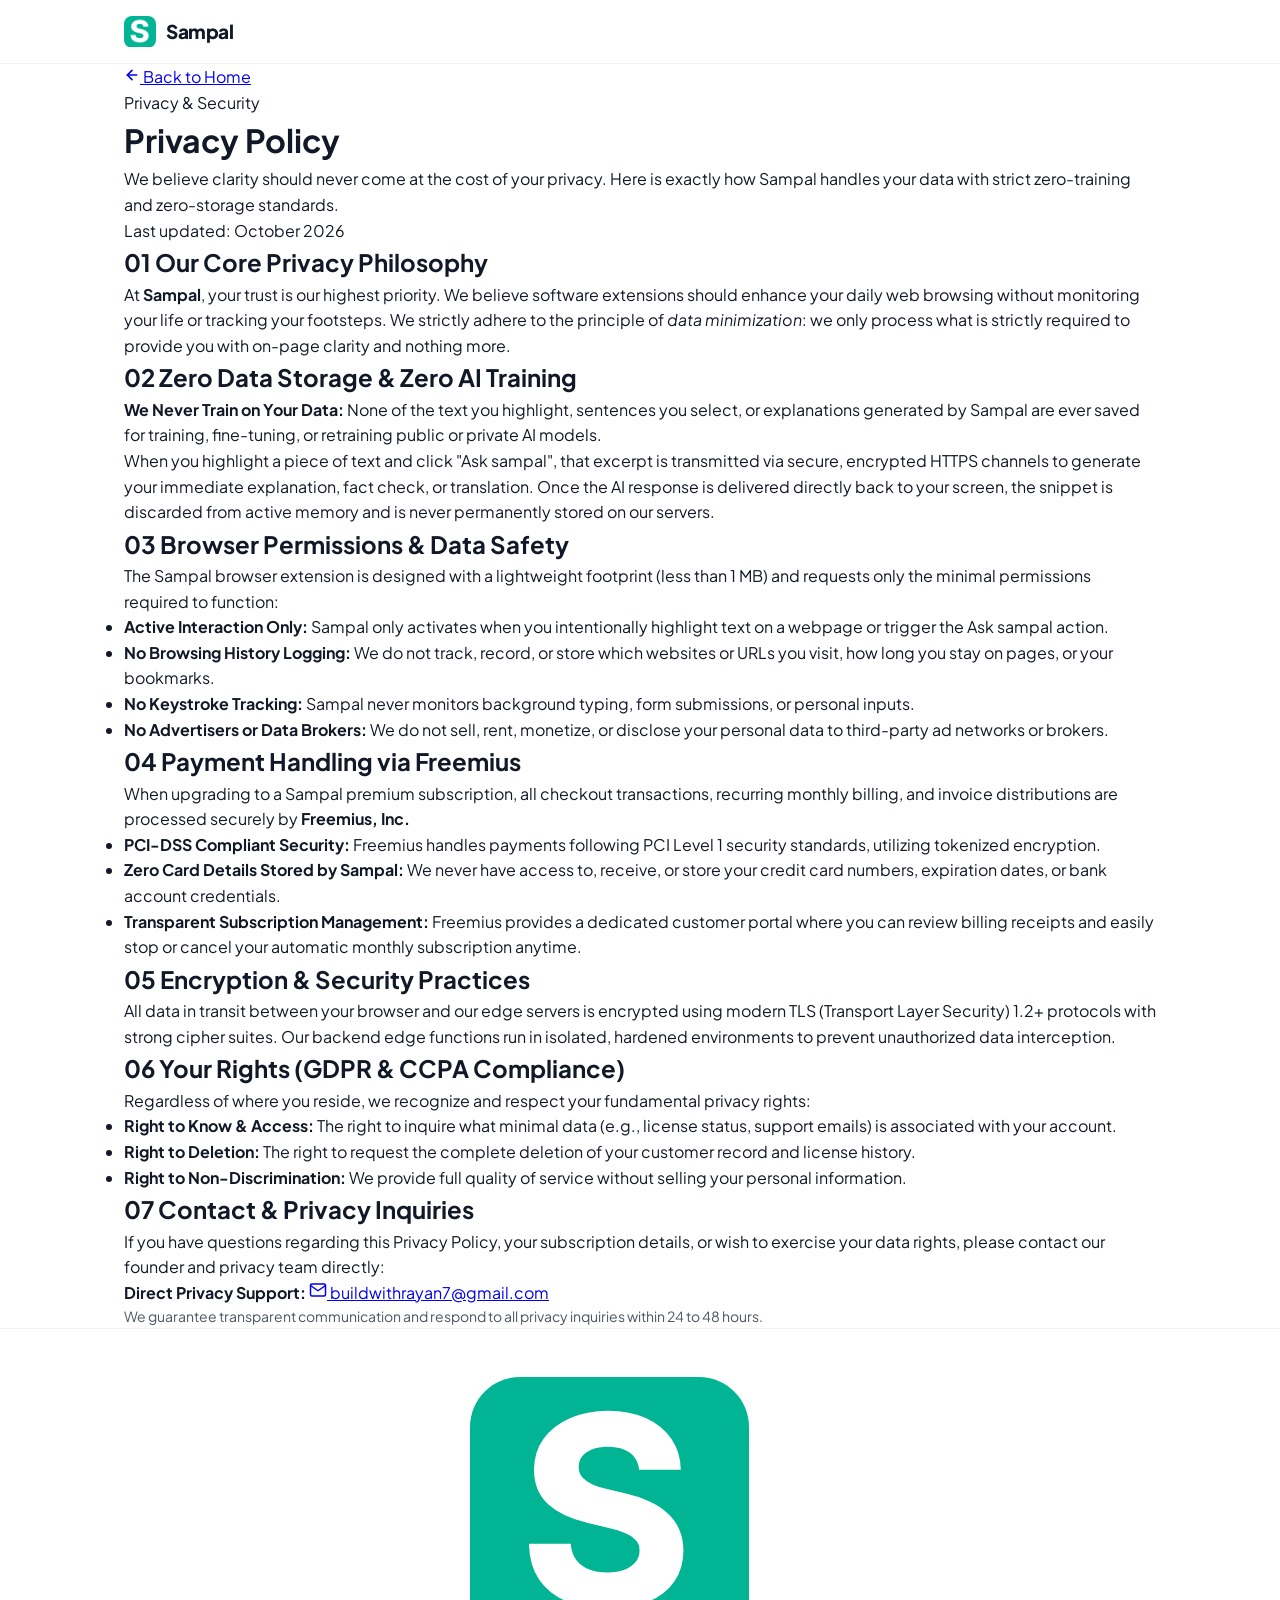
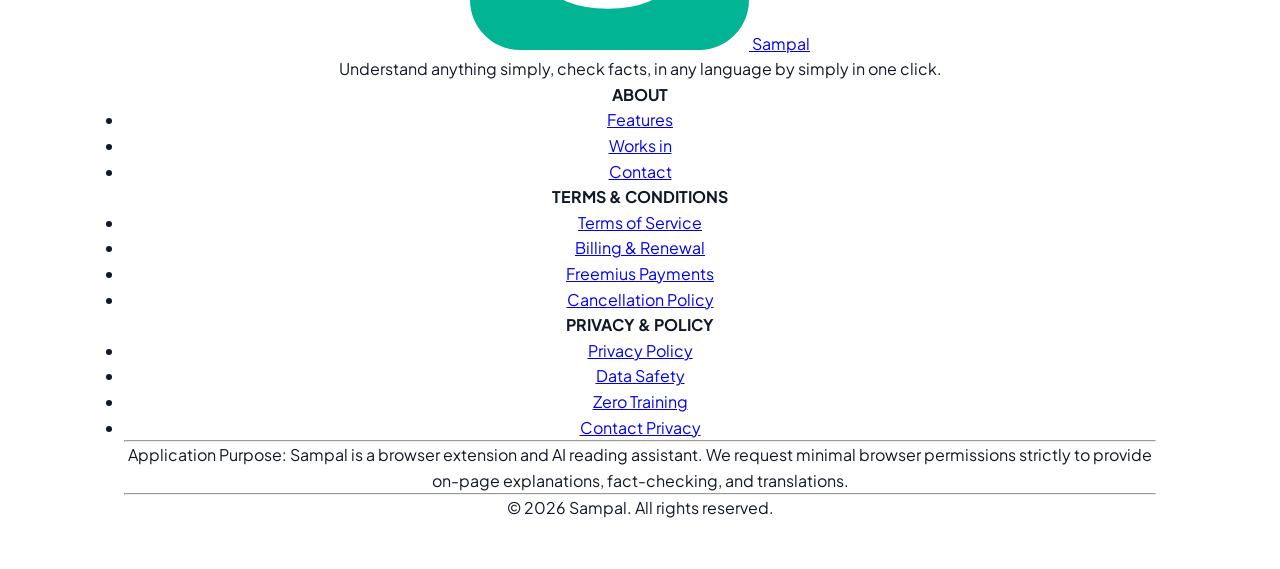
==== privacy.html @ 5627397c "feat: add privacy.html dedicated privacy policy page" ====
<!DOCTYPE html>
<html lang="en">
<head>
  <meta charset="UTF-8">
  <meta name="viewport" content="width=device-width, initial-scale=1.0">
  <title>Privacy Policy - Sampal</title>
  <meta name="description" content="Privacy Policy for Sampal - Learn how we protect your personal privacy, enforce zero data storage, never train on your data, and secure payments via Freemius.">
  <link rel="icon" type="image/png" href="assets/logo.png">
  <link rel="preconnect" href="https://fonts.googleapis.com">
  <link rel="preconnect" href="https://fonts.gstatic.com" crossorigin>
  <link href="https://fonts.googleapis.com/css2?family=Plus+Jakarta+Sans:wght@400;500;600;700;800;900&display=swap" rel="stylesheet">
  <link rel="stylesheet" href="style.css">
</head>
<body>

  <!-- Top Navigation Header -->
  <header class="top-nav">
    <div class="nav-container">
      <a href="index.html" class="brand-identity" title="Return to Sampal Homepage">
        <img src="assets/logo.png" alt="Sampal Logo" class="brand-logo" />
        <span class="brand-name">Sampal</span>
      </a>
    </div>
  </header>

  <!-- Legal Main Content -->
  <main class="legal-main">
    <div class="container">
      <div class="legal-header-area">
        <div class="legal-back-nav">
          <a href="index.html" class="back-home-btn">
            <svg width="16" height="16" viewBox="0 0 24 24" fill="none" stroke="currentColor" stroke-width="2.5" stroke-linecap="round" stroke-linejoin="round">
              <line x1="19" y1="12" x2="5" y2="12"></line>
              <polyline points="12 19 5 12 12 5"></polyline>
            </svg>
            Back to Home
          </a>
        </div>
        <span class="legal-badge">Privacy & Security</span>
        <h1 class="legal-page-title">Privacy Policy</h1>
        <p class="legal-page-subtitle">
          We believe clarity should never come at the cost of your privacy. Here is exactly how Sampal handles your data with strict zero-training and zero-storage standards.
        </p>
        <span class="legal-update-date">Last updated: October 2026</span>
      </div>

      <div class="legal-content-card">
        <!-- Section 1 -->
        <article class="legal-article-section" id="core-philosophy">
          <h2 class="legal-article-title">
            <span class="legal-section-num">01</span>
            Our Core Privacy Philosophy
          </h2>
          <p class="legal-p">
            At <strong>Sampal</strong>, your trust is our highest priority. We believe software extensions should enhance your daily web browsing without monitoring your life or tracking your footsteps. We strictly adhere to the principle of <em>data minimization</em>: we only process what is strictly required to provide you with on-page clarity and nothing more.
          </p>
        </article>

        <!-- Section 2 -->
        <article class="legal-article-section" id="zero-training">
          <h2 class="legal-article-title">
            <span class="legal-section-num">02</span>
            Zero Data Storage & Zero AI Training
          </h2>
          <div class="legal-highlight-box">
            <p>
              <strong>We Never Train on Your Data:</strong> None of the text you highlight, sentences you select, or explanations generated by Sampal are ever saved for training, fine-tuning, or retraining public or private AI models.
            </p>
          </div>
          <p class="legal-p">
            When you highlight a piece of text and click "Ask sampal", that excerpt is transmitted via secure, encrypted HTTPS channels to generate your immediate explanation, fact check, or translation. Once the AI response is delivered directly back to your screen, the snippet is discarded from active memory and is never permanently stored on our servers.
          </p>
        </article>

        <!-- Section 3 -->
        <article class="legal-article-section" id="data-safety">
          <h2 class="legal-article-title">
            <span class="legal-section-num">03</span>
            Browser Permissions & Data Safety
          </h2>
          <p class="legal-p">
            The Sampal browser extension is designed with a lightweight footprint (less than 1 MB) and requests only the minimal permissions required to function:
          </p>
          <ul class="legal-list">
            <li>
              <strong>Active Interaction Only:</strong> Sampal only activates when you intentionally highlight text on a webpage or trigger the Ask sampal action.
            </li>
            <li>
              <strong>No Browsing History Logging:</strong> We do not track, record, or store which websites or URLs you visit, how long you stay on pages, or your bookmarks.
            </li>
            <li>
              <strong>No Keystroke Tracking:</strong> Sampal never monitors background typing, form submissions, or personal inputs.
            </li>
            <li>
              <strong>No Advertisers or Data Brokers:</strong> We do not sell, rent, monetize, or disclose your personal data to third-party ad networks or brokers.
            </li>
          </ul>
        </article>

        <!-- Section 4 -->
        <article class="legal-article-section" id="payments">
          <h2 class="legal-article-title">
            <span class="legal-section-num">04</span>
            Payment Handling via Freemius
          </h2>
          <p class="legal-p">
            When upgrading to a Sampal premium subscription, all checkout transactions, recurring monthly billing, and invoice distributions are processed securely by <strong>Freemius, Inc.</strong>
          </p>
          <ul class="legal-list">
            <li>
              <strong>PCI-DSS Compliant Security:</strong> Freemius handles payments following PCI Level 1 security standards, utilizing tokenized encryption.
            </li>
            <li>
              <strong>Zero Card Details Stored by Sampal:</strong> We never have access to, receive, or store your credit card numbers, expiration dates, or bank account credentials.
            </li>
            <li>
              <strong>Transparent Subscription Management:</strong> Freemius provides a dedicated customer portal where you can review billing receipts and easily stop or cancel your automatic monthly subscription anytime.
            </li>
          </ul>
        </article>

        <!-- Section 5 -->
        <article class="legal-article-section" id="security">
          <h2 class="legal-article-title">
            <span class="legal-section-num">05</span>
            Encryption & Security Practices
          </h2>
          <p class="legal-p">
            All data in transit between your browser and our edge servers is encrypted using modern TLS (Transport Layer Security) 1.2+ protocols with strong cipher suites. Our backend edge functions run in isolated, hardened environments to prevent unauthorized data interception.
          </p>
        </article>

        <!-- Section 6 -->
        <article class="legal-article-section" id="rights">
          <h2 class="legal-article-title">
            <span class="legal-section-num">06</span>
            Your Rights (GDPR & CCPA Compliance)
          </h2>
          <p class="legal-p">
            Regardless of where you reside, we recognize and respect your fundamental privacy rights:
          </p>
          <ul class="legal-list">
            <li><strong>Right to Know & Access:</strong> The right to inquire what minimal data (e.g., license status, support emails) is associated with your account.</li>
            <li><strong>Right to Deletion:</strong> The right to request the complete deletion of your customer record and license history.</li>
            <li><strong>Right to Non-Discrimination:</strong> We provide full quality of service without selling your personal information.</li>
          </ul>
        </article>

        <!-- Section 7 -->
        <article class="legal-article-section" id="contact">
          <h2 class="legal-article-title">
            <span class="legal-section-num">07</span>
            Contact & Privacy Inquiries
          </h2>
          <p class="legal-p">
            If you have questions regarding this Privacy Policy, your subscription details, or wish to exercise your data rights, please contact our founder and privacy team directly:
          </p>
          <div class="legal-contact-card">
            <strong>Direct Privacy Support:</strong>
            <a href="mailto:buildwithrayan7@gmail.com" class="legal-contact-email">
              <svg width="18" height="18" viewBox="0 0 24 24" fill="none" stroke="currentColor" stroke-width="2" stroke-linecap="round" stroke-linejoin="round">
                <path d="M4 4h16c1.1 0 2 .9 2 2v12c0 1.1-.9 2-2 2H4c-1.1 0-2-.9-2-2V6c0-1.1.9-2 2-2z"></path>
                <polyline points="22,6 12,13 2,6"></polyline>
              </svg>
              buildwithrayan7@gmail.com
            </a>
            <p class="legal-p" style="margin: 0; font-size: 14px; color: #4b5563;">
              We guarantee transparent communication and respond to all privacy inquiries within 24 to 48 hours.
            </p>
          </div>
        </article>
      </div>
    </div>
  </main>

  <!-- Expanded Startup Multi-Column Footer -->
  <footer class="site-footer">
    <div class="container">
      <div class="footer-main-grid">
        <!-- Brand & Tagline Column -->
        <div class="footer-brand-col">
          <a href="index.html" class="footer-brand-title">
            <img src="assets/logo.png" alt="Sampal" class="footer-brand-logo" />
            <span>Sampal</span>
          </a>
          <p class="footer-brand-tagline">
            Understand anything simply, check facts, in any language by simply in one click.
          </p>
        </div>

        <!-- ABOUT Column -->
        <div class="footer-links-col">
          <h4 class="footer-col-heading">ABOUT</h4>
          <ul class="footer-nav-list">
            <li><a href="index.html#features" class="footer-nav-link">Features</a></li>
            <li><a href="index.html#platforms" class="footer-nav-link">Works in</a></li>
            <li><a href="mailto:buildwithrayan7@gmail.com" class="footer-nav-link">Contact</a></li>
          </ul>
        </div>

        <!-- TERMS & CONDITIONS Column -->
        <div class="footer-links-col">
          <h4 class="footer-col-heading">TERMS & CONDITIONS</h4>
          <ul class="footer-nav-list">
            <li><a href="terms.html" class="footer-nav-link">Terms of Service</a></li>
            <li><a href="terms.html#billing" class="footer-nav-link">Billing & Renewal</a></li>
            <li><a href="terms.html#payments" class="footer-nav-link">Freemius Payments</a></li>
            <li><a href="terms.html#cancellation" class="footer-nav-link">Cancellation Policy</a></li>
          </ul>
        </div>

        <!-- PRIVACY & POLICY Column -->
        <div class="footer-links-col">
          <h4 class="footer-col-heading">PRIVACY & POLICY</h4>
          <ul class="footer-nav-list">
            <li><a href="privacy.html" class="footer-nav-link">Privacy Policy</a></li>
            <li><a href="privacy.html#data-safety" class="footer-nav-link">Data Safety</a></li>
            <li><a href="privacy.html#zero-training" class="footer-nav-link">Zero Training</a></li>
            <li><a href="privacy.html#contact" class="footer-nav-link">Contact Privacy</a></li>
          </ul>
        </div>
      </div>

      <hr class="footer-divider" />

      <!-- Application Purpose Statement -->
      <div class="footer-purpose-box">
        <p class="footer-purpose-text">
          <span class="footer-purpose-strong">Application Purpose:</span> Sampal is a browser extension and AI reading assistant. We request minimal browser permissions strictly to provide on-page explanations, fact-checking, and translations.
        </p>
      </div>

      <hr class="footer-divider" />

      <!-- Copyright -->
      <div class="footer-bottom">
        <p class="footer-copyright">© 2026 Sampal. All rights reserved.</p>
      </div>
    </div>
  </footer>

</body>
</html>
---- style.css ----
/* ====================================================================
   SAMPAL - CLEAN, MODERN & SMOOTH WEBSITE
   Palette: Pure White & Signature Teal (#00b494)
   ==================================================================== */

:root {
  --color-brand: #00b494;
  --color-brand-light: rgba(0, 180, 148, 0.08);
  --color-accent-orange: #f97316;
  --color-text-main: #111827;
  --color-text-sub: #4b5563;
  --color-text-muted: #6b7280;
  --color-bg: #ffffff;
  --color-card-bg: #ffffff;
  --color-surface-soft: #f9fafb;
  --color-border: rgba(0, 0, 0, 0.07);
  --color-border-hover: rgba(0, 180, 148, 0.35);
  --font-main: 'Plus Jakarta Sans', -apple-system, BlinkMacSystemFont, "Segoe UI", Roboto, sans-serif;
  --radius-card: 20px;
  --radius-pill: 9999px;
  --transition-smooth: all 0.28s cubic-bezier(0.16, 1, 0.3, 1);
}

*, *::before, *::after {
  margin: 0;
  padding: 0;
  box-sizing: border-box;
}

html {
  scroll-behavior: smooth;
  background-color: var(--color-bg);
}

body {
  background-color: var(--color-bg);
  color: var(--color-text-main);
  font-family: var(--font-main);
  -webkit-font-smoothing: antialiased;
  -moz-osx-font-smoothing: grayscale;
  line-height: 1.6;
}

.container {
  width: 100%;
  max-width: 1080px;
  margin: 0 auto;
  padding: 0 24px;
}

/* ====================================================================
   TOP NAVIGATION
   ==================================================================== */
.top-nav {
  position: sticky;
  top: 0;
  z-index: 100;
  background: rgba(255, 255, 255, 0.92);
  backdrop-filter: blur(14px);
  -webkit-backdrop-filter: blur(14px);
  border-bottom: 1px solid rgba(0, 0, 0, 0.05);
  height: 64px;
  display: flex;
  align-items: center;
}

.nav-container {
  width: 100%;
  max-width: 1080px;
  margin: 0 auto;
  padding: 0 24px;
  display: flex;
  align-items: center;
  justify-content: flex-start;
}

.brand-identity {
  display: inline-flex;
  align-items: center;
  gap: 10px;
  text-decoration: none;
  user-select: none;
}

.brand-logo {
  width: 32px;
  height: 32px;
  border-radius: 8px;
  object-fit: contain;
  display: block;
}

.brand-name {
  font-size: 19px;
  font-weight: 800;
  color: var(--color-text-main);
  letter-spacing: -0.02em;
}

/* ====================================================================
   SECTION 1: HERO
   ==================================================================== */
.hero-section {
  min-height: 78vh;
  display: flex;
  align-items: center;
  justify-content: center;
  padding: 50px 24px 60px 24px;
  background: var(--color-bg);
}

.hero-content {
  text-align: center;
  max-width: 860px;
  animation: heroFadeIn 0.8s cubic-bezier(0.16, 1, 0.3, 1) forwards;
}

.hero-title {
  font-size: clamp(4.5rem, 14vw, 9.5rem);
  font-weight: 900;
  color: var(--color-brand);
  letter-spacing: -0.045em;
  line-height: 1.02;
  margin-bottom: 24px;
  user-select: none;
  transition: transform 0.3s ease;
}

.hero-title:hover {
  transform: scale(1.02);
}

.hero-tagline {
  font-size: clamp(1.15rem, 2.4vw, 1.55rem);
  font-weight: 500;
  color: var(--color-text-sub);
  letter-spacing: -0.015em;
  line-height: 1.55;
  max-width: 680px;
  margin: 0 auto;
}

@keyframes heroFadeIn {
  from {
    opacity: 0;
    transform: translateY(18px);
  }
  to {
    opacity: 1;
    transform: translateY(0);
  }
}

/* ====================================================================
   INFINITE PLATFORMS MARQUEE SECTION
   ==================================================================== */
.platforms-section {
  padding: 10px 0 70px 0;
  background: #ffffff;
  overflow: hidden;
}

.platforms-label {
  text-align: center;
  font-size: 12px;
  font-weight: 700;
  letter-spacing: 0.12em;
  text-transform: uppercase;
  color: #9ca3af;
  margin-bottom: 28px;
}

.marquee-container {
  width: 100%;
  overflow: hidden;
  position: relative;
  mask-image: linear-gradient(to right, transparent, black 10%, black 90%, transparent);
  -webkit-mask-image: linear-gradient(to right, transparent, black 10%, black 90%, transparent);
}

.marquee-track {
  display: flex;
  align-items: center;
  gap: 52px;
  width: max-content;
  animation: infiniteScroll 28s linear infinite;
  padding: 10px 0;
}

.marquee-track:hover {
  animation-play-state: paused;
}

.platform-chip {
  display: inline-flex;
  align-items: center;
  gap: 10px;
  color: #9ca3af;
  cursor: pointer;
  user-select: none;
  transition: var(--transition-smooth);
}

.platform-chip svg {
  width: 25px;
  height: 25px;
  fill: currentColor;
  transition: transform 0.25s cubic-bezier(0.16, 1, 0.3, 1), color 0.2s ease;
}

.platform-chip span {
  font-size: 14.5px;
  font-weight: 600;
  color: #6b7280;
  letter-spacing: -0.01em;
  transition: color 0.2s ease;
}

.platform-chip:hover svg {
  transform: scale(1.15) translateY(-2px);
  color: var(--color-brand);
}

.platform-chip:hover span {
  color: var(--color-text-main);
}

@keyframes infiniteScroll {
  0% { transform: translateX(0); }
  100% { transform: translateX(-50%); }
}

/* ====================================================================
   COMMON SECTION HEADERS
   ==================================================================== */
.section {
  padding: 95px 0;
  position: relative;
}

.section-header {
  text-align: center;
  max-width: 720px;
  margin: 0 auto 50px auto;
}

.section-title {
  font-size: clamp(2.2rem, 4.5vw, 3.2rem);
  font-weight: 800;
  color: var(--color-text-main);
  letter-spacing: -0.03em;
  line-height: 1.15;
  margin-bottom: 14px;
}

.section-subtitle {
  font-size: clamp(1.05rem, 2vw, 1.25rem);
  color: var(--color-text-sub);
  font-weight: 450;
  line-height: 1.55;
  letter-spacing: -0.01em;
}

/* ====================================================================
   SECTION 2: EASY TO USE & VIDEO CONTAINER
   ==================================================================== */
.easy-section {
  background: #ffffff;
  border-top: 1px solid rgba(0, 0, 0, 0.04);
}

.video-container {
  width: 100%;
  max-width: 920px;
  margin: 0 auto;
  border-radius: var(--radius-card);
  background: var(--color-surface-soft);
  border: 1px solid var(--color-border);
  box-shadow: 0 24px 60px -15px rgba(0, 0, 0, 0.06), 0 0 1px 1px rgba(0, 0, 0, 0.04);
  overflow: hidden;
  position: relative;
  aspect-ratio: 16 / 9;
  display: flex;
  align-items: center;
  justify-content: center;
  transition: var(--transition-smooth);
}

.video-container:hover {
  box-shadow: 0 30px 70px -15px rgba(0, 0, 0, 0.09), 0 0 1px 1px rgba(0, 0, 0, 0.06);
  border-color: rgba(0, 180, 148, 0.3);
}

.video-placeholder {
  width: 100%;
  height: 100%;
  display: flex;
  align-items: center;
  justify-content: center;
  background: linear-gradient(135deg, #fdfdfd 0%, #f4f6f8 100%);
  position: relative;
  padding: 32px;
}

.video-mockup-content {
  width: 100%;
  max-width: 680px;
  display: flex;
  flex-direction: column;
  align-items: center;
  gap: 36px;
  text-align: center;
}

.sample-text-block {
  background: #ffffff;
  border: 1px solid rgba(0, 0, 0, 0.08);
  border-radius: 14px;
  padding: 20px 24px;
  box-shadow: 0 8px 24px -6px rgba(0, 0, 0, 0.05);
  position: relative;
  max-width: 620px;
}

.highlighted-text {
  font-size: 14.5px;
  line-height: 1.6;
  color: #374151;
  background: rgba(0, 180, 148, 0.15);
  border-radius: 4px;
  padding: 2px 4px;
  display: inline;
}

/* 3D "Ask sampal" Button Badge preview inside frame */
.ask-sampal-badge {
  position: absolute;
  top: -18px;
  right: 28px;
  display: inline-flex;
  align-items: center;
  justify-content: center;
  background: linear-gradient(180deg, #222327 0%, #111215 45%, #000000 100%);
  border: 1px solid rgba(255, 255, 255, 0.2);
  border-top: 1px solid rgba(255, 255, 255, 0.48);
  box-shadow: inset 0 1px 1px rgba(255, 255, 255, 0.38), 0 8px 20px -3px rgba(0, 0, 0, 0.7);
  border-radius: 12px;
  padding: 6px 18px;
  color: #ffffff;
  font-size: 13.5px;
  font-weight: 700;
  letter-spacing: -0.01em;
  user-select: none;
  animation: floatSubtle 3s ease-in-out infinite;
}

@keyframes floatSubtle {
  0%, 100% { transform: translateY(0); }
  50% { transform: translateY(-4px); }
}

.play-action-hint {
  display: inline-flex;
  flex-direction: column;
  align-items: center;
  gap: 12px;
}

.play-button-circle {
  width: 58px;
  height: 58px;
  border-radius: 50%;
  background: var(--color-brand);
  color: #ffffff;
  display: flex;
  align-items: center;
  justify-content: center;
  box-shadow: 0 12px 28px -6px rgba(0, 180, 148, 0.45);
  cursor: pointer;
  transition: var(--transition-smooth);
}

.play-button-circle:hover {
  transform: scale(1.1);
  box-shadow: 0 16px 36px -6px rgba(0, 180, 148, 0.6);
}

.play-button-circle svg {
  width: 22px;
  height: 22px;
  margin-left: 3px;
}

.video-hint-label {
  font-size: 13px;
  font-weight: 500;
  color: var(--color-text-muted);
}

/* ====================================================================
   SECTION 3: HOW IT MAKES YOUR WORK EASY
   ==================================================================== */
.benefits-section {
  background: #ffffff;
  border-top: 1px solid rgba(0, 0, 0, 0.04);
}

.benefits-grid {
  display: grid;
  grid-template-columns: repeat(3, 1fr);
  gap: 28px;
}

.benefit-card {
  background: var(--color-card-bg);
  border: 1px solid var(--color-border);
  border-radius: var(--radius-card);
  padding: 40px 32px;
  display: flex;
  flex-direction: column;
  align-items: flex-start;
  transition: var(--transition-smooth);
  position: relative;
  box-shadow: 0 4px 16px -4px rgba(0, 0, 0, 0.03);
}

.benefit-card:hover {
  transform: translateY(-6px);
  border-color: var(--color-border-hover);
  box-shadow: 0 20px 48px -12px rgba(0, 0, 0, 0.08);
}

.benefit-number {
  font-size: 14px;
  font-weight: 800;
  color: var(--color-brand);
  background: var(--color-brand-light);
  border-radius: var(--radius-pill);
  padding: 4px 12px;
  margin-bottom: 22px;
  letter-spacing: 0.04em;
}

.benefit-heading {
  font-size: 1.28rem;
  font-weight: 750;
  color: var(--color-text-main);
  letter-spacing: -0.02em;
  line-height: 1.35;
  margin-bottom: 14px;
}

.benefit-description {
  font-size: 0.98rem;
  color: var(--color-text-sub);
  line-height: 1.65;
  font-weight: 450;
}

/* ====================================================================
   SECTION 4: FREQUENTLY ASKED QUESTIONS (FAQ)
   ==================================================================== */
.faq-section {
  background: #ffffff;
  border-top: 1px solid rgba(0, 0, 0, 0.04);
}

.faq-list {
  max-width: 780px;
  margin: 0 auto;
  display: flex;
  flex-direction: column;
  gap: 14px;
}

.faq-item {
  background: #ffffff;
  border: 1px solid rgba(0, 0, 0, 0.08);
  border-radius: 14px;
  box-shadow: 0 4px 14px -3px rgba(0, 0, 0, 0.03);
  transition: var(--transition-smooth);
  overflow: hidden;
}

.faq-item:hover {
  border-color: rgba(0, 0, 0, 0.16);
  box-shadow: 0 8px 24px -4px rgba(0, 0, 0, 0.06);
}

.faq-item.active {
  border-color: rgba(0, 180, 148, 0.45);
  box-shadow: 0 10px 28px -6px rgba(0, 180, 148, 0.1);
}

.faq-question {
  width: 100%;
  display: flex;
  align-items: center;
  justify-content: space-between;
  gap: 16px;
  padding: 22px 26px;
  background: transparent;
  border: none;
  cursor: pointer;
  text-align: left;
  font-family: inherit;
  font-size: 16.5px;
  font-weight: 700;
  color: var(--color-text-main);
  letter-spacing: -0.015em;
  transition: color 0.2s ease;
}

.faq-question:hover {
  color: var(--color-brand);
}

.faq-icon {
  font-size: 22px;
  font-weight: 700;
  color: var(--color-accent-orange);
  flex-shrink: 0;
  line-height: 1;
  width: 24px;
  height: 24px;
  display: flex;
  align-items: center;
  justify-content: center;
  transition: transform 0.3s cubic-bezier(0.16, 1, 0.3, 1), color 0.2s ease;
}

.faq-item.active .faq-icon {
  transform: rotate(45deg);
  color: #ef4444;
}

.faq-answer {
  max-height: 0;
  opacity: 0;
  overflow: hidden;
  padding: 0 26px;
  transition: max-height 0.32s cubic-bezier(0.16, 1, 0.3, 1), opacity 0.25s ease, padding 0.3s ease;
}

.faq-item.active .faq-answer {
  max-height: 240px;
  opacity: 1;
  padding: 0 26px 24px 26px;
}

.faq-answer p {
  font-size: 15px;
  color: var(--color-text-sub);
  line-height: 1.65;
  font-weight: 450;
}

/* ====================================================================
   FOOTER
   ==================================================================== */
.site-footer {
  padding: 48px 0;
  border-top: 1px solid rgba(0, 0, 0, 0.05);
  background: #ffffff;
  text-align: center;
}

.footer-copy {
  font-size: 14px;
  color: var(--color-text-muted);
  font-weight: 500;
}

/* ====================================================================
   RESPONSIVE DESIGN
   ==================================================================== */
@media (max-width: 900px) {
  .benefits-grid {
    grid-template-columns: 1fr;
    gap: 20px;
  }
  .section {
    padding: 70px 0;
  }
  .hero-section {
    min-height: 65vh;
  }
  .marquee-track {
    gap: 36px;
  }
}

@media (max-width: 640px) {
  .top-nav {
    height: 56px;
  }
  .brand-logo {
    width: 28px;
    height: 28px;
  }
  .brand-name {
    font-size: 17px;
  }
  .video-placeholder {
    padding: 20px;
  }
  .sample-text-block {
    padding: 16px;
  }
  .ask-sampal-badge {
    top: -14px;
    right: 14px;
    padding: 4px 12px;
    font-size: 12px;
  }
  .faq-question {
    padding: 18px 20px;
    font-size: 15.5px;
  }
  .faq-item.active .faq-answer {
    padding: 0 20px 20px 20px;
  }
}
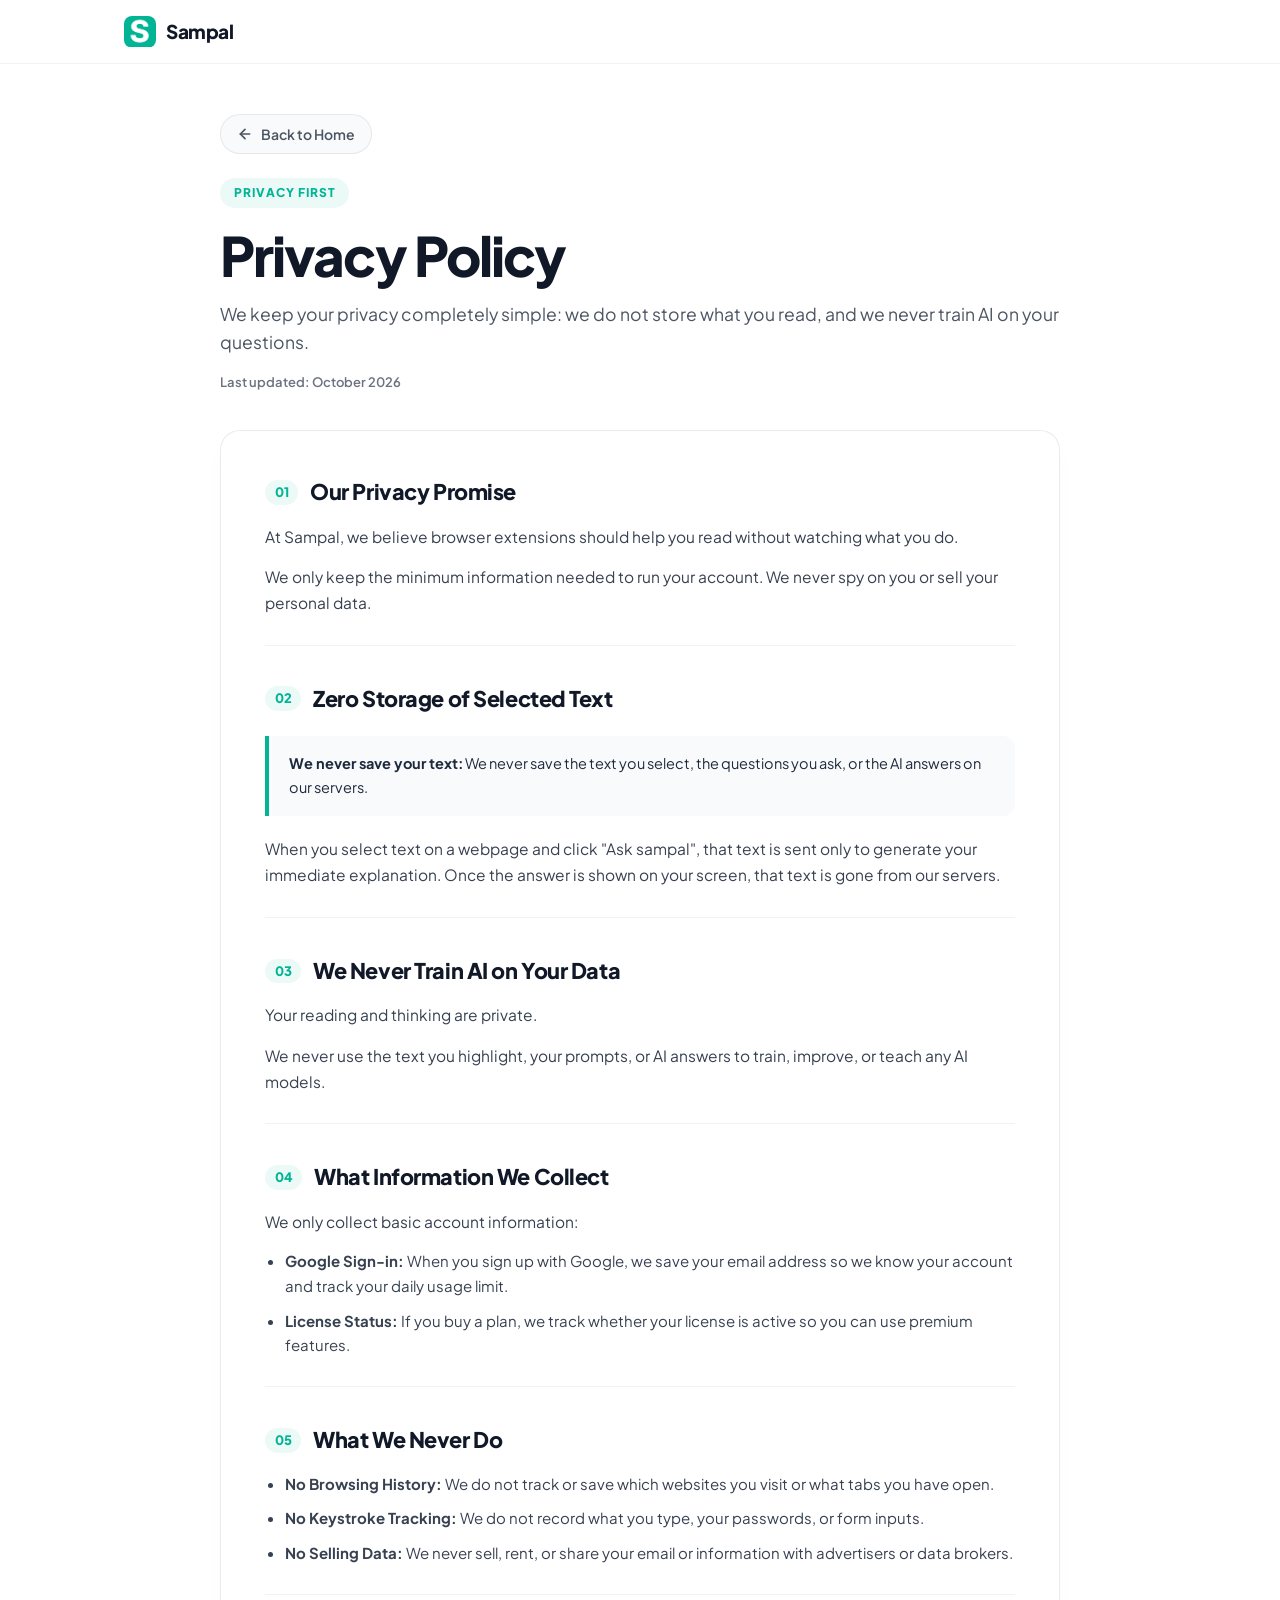
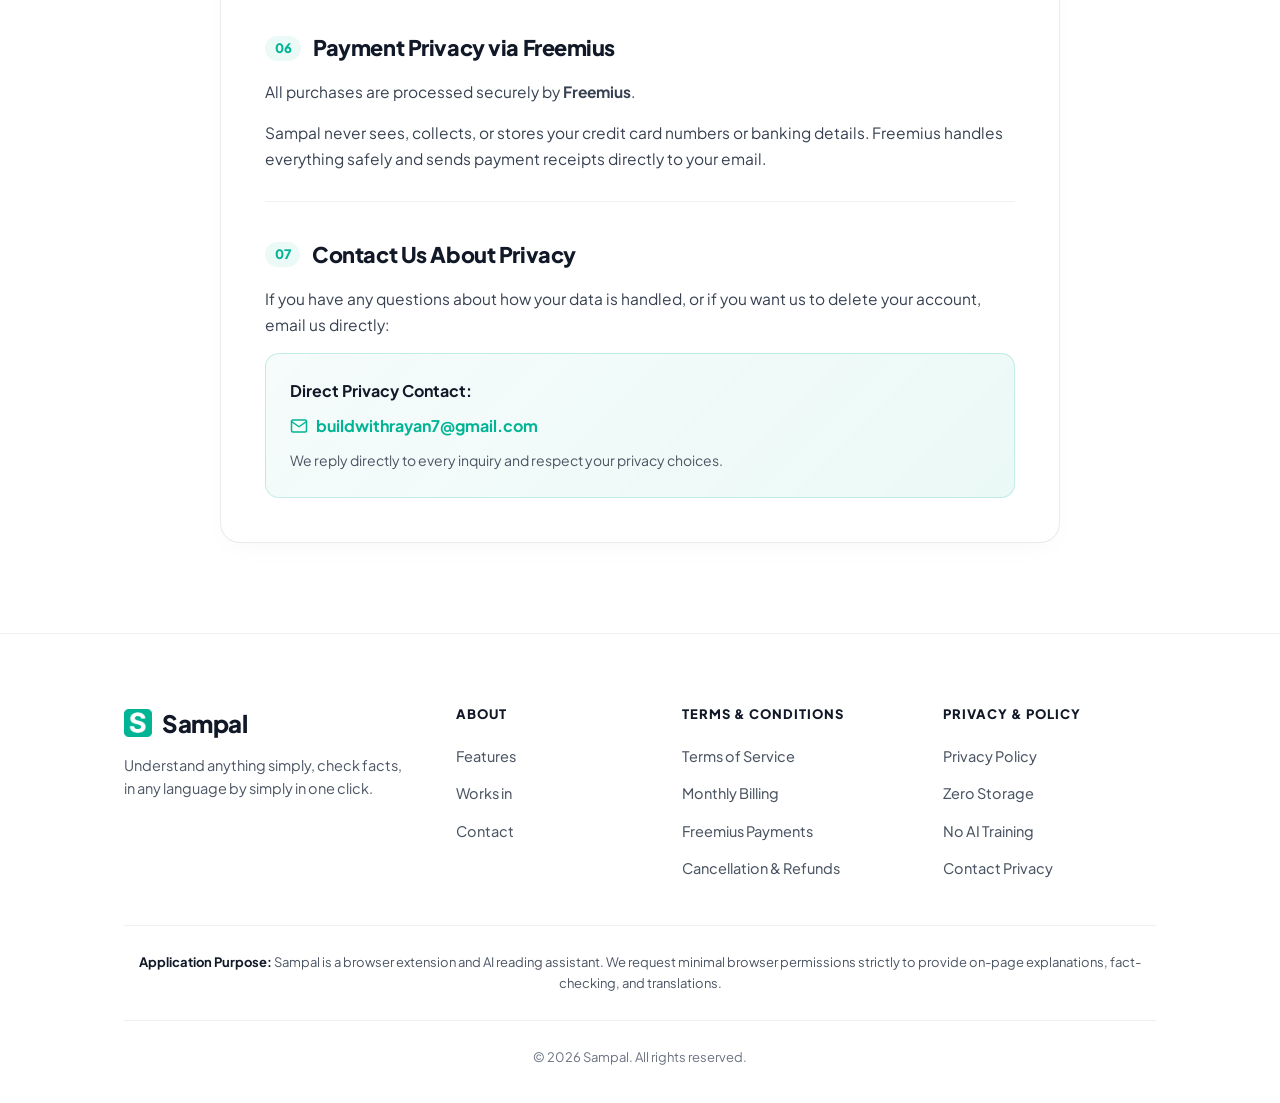
==== commit bf381523: "Simplify privacy policy with clear, short sentences and verified zero-storage rules" ====
--- a/privacy.html
+++ b/privacy.html
@@ -4,7 +4,7 @@
   <meta charset="UTF-8">
   <meta name="viewport" content="width=device-width, initial-scale=1.0">
   <title>Privacy Policy - Sampal</title>
-  <meta name="description" content="Privacy Policy for Sampal - Learn how we protect your personal privacy, enforce zero data storage, never train on your data, and secure payments via Freemius.">
+  <meta name="description" content="Simple, transparent Privacy Policy for Sampal - zero text storage, no AI training on your questions, and secure payments with Freemius.">
   <link rel="icon" type="image/png" href="assets/logo.png">
   <link rel="preconnect" href="https://fonts.googleapis.com">
   <link rel="preconnect" href="https://fonts.gstatic.com" crossorigin>
@@ -36,127 +36,116 @@
             Back to Home
           </a>
         </div>
-        <span class="legal-badge">Privacy & Security</span>
+        <span class="legal-badge">Privacy First</span>
         <h1 class="legal-page-title">Privacy Policy</h1>
         <p class="legal-page-subtitle">
-          We believe clarity should never come at the cost of your privacy. Here is exactly how Sampal handles your data with strict zero-training and zero-storage standards.
+          We keep your privacy completely simple: we do not store what you read, and we never train AI on your questions.
         </p>
         <span class="legal-update-date">Last updated: October 2026</span>
       </div>
 
       <div class="legal-content-card">
         <!-- Section 1 -->
-        <article class="legal-article-section" id="core-philosophy">
+        <article class="legal-article-section" id="promise">
           <h2 class="legal-article-title">
             <span class="legal-section-num">01</span>
-            Our Core Privacy Philosophy
-          </h2>
-          <p class="legal-p">
-            At <strong>Sampal</strong>, your trust is our highest priority. We believe software extensions should enhance your daily web browsing without monitoring your life or tracking your footsteps. We strictly adhere to the principle of <em>data minimization</em>: we only process what is strictly required to provide you with on-page clarity and nothing more.
+            Our Privacy Promise
+          </h2>
+          <p class="legal-p">
+            At Sampal, we believe browser extensions should help you read without watching what you do.
+          </p>
+          <p class="legal-p">
+            We only keep the minimum information needed to run your account. We never spy on you or sell your personal data.
           </p>
         </article>
 
         <!-- Section 2 -->
-        <article class="legal-article-section" id="zero-training">
+        <article class="legal-article-section" id="zero-storage">
           <h2 class="legal-article-title">
             <span class="legal-section-num">02</span>
-            Zero Data Storage & Zero AI Training
+            Zero Storage of Selected Text
           </h2>
           <div class="legal-highlight-box">
             <p>
-              <strong>We Never Train on Your Data:</strong> None of the text you highlight, sentences you select, or explanations generated by Sampal are ever saved for training, fine-tuning, or retraining public or private AI models.
+              <strong>We never save your text:</strong> We never save the text you select, the questions you ask, or the AI answers on our servers.
             </p>
           </div>
           <p class="legal-p">
-            When you highlight a piece of text and click "Ask sampal", that excerpt is transmitted via secure, encrypted HTTPS channels to generate your immediate explanation, fact check, or translation. Once the AI response is delivered directly back to your screen, the snippet is discarded from active memory and is never permanently stored on our servers.
+            When you select text on a webpage and click "Ask sampal", that text is sent only to generate your immediate explanation. Once the answer is shown on your screen, that text is gone from our servers.
           </p>
         </article>
 
         <!-- Section 3 -->
-        <article class="legal-article-section" id="data-safety">
+        <article class="legal-article-section" id="zero-training">
           <h2 class="legal-article-title">
             <span class="legal-section-num">03</span>
-            Browser Permissions & Data Safety
-          </h2>
-          <p class="legal-p">
-            The Sampal browser extension is designed with a lightweight footprint (less than 1 MB) and requests only the minimal permissions required to function:
+            We Never Train AI on Your Data
+          </h2>
+          <p class="legal-p">
+            Your reading and thinking are private.
+          </p>
+          <p class="legal-p">
+            We never use the text you highlight, your prompts, or AI answers to train, improve, or teach any AI models.
+          </p>
+        </article>
+
+        <!-- Section 4 -->
+        <article class="legal-article-section" id="data-collected">
+          <h2 class="legal-article-title">
+            <span class="legal-section-num">04</span>
+            What Information We Collect
+          </h2>
+          <p class="legal-p">
+            We only collect basic account information:
           </p>
           <ul class="legal-list">
             <li>
-              <strong>Active Interaction Only:</strong> Sampal only activates when you intentionally highlight text on a webpage or trigger the Ask sampal action.
+              <strong>Google Sign-in:</strong> When you sign up with Google, we save your email address so we know your account and track your daily usage limit.
             </li>
             <li>
-              <strong>No Browsing History Logging:</strong> We do not track, record, or store which websites or URLs you visit, how long you stay on pages, or your bookmarks.
+              <strong>License Status:</strong> If you buy a plan, we track whether your license is active so you can use premium features.
             </li>
-            <li>
-              <strong>No Keystroke Tracking:</strong> Sampal never monitors background typing, form submissions, or personal inputs.
-            </li>
-            <li>
-              <strong>No Advertisers or Data Brokers:</strong> We do not sell, rent, monetize, or disclose your personal data to third-party ad networks or brokers.
-            </li>
-          </ul>
-        </article>
-
-        <!-- Section 4 -->
+          </ul>
+        </article>
+
+        <!-- Section 5 -->
+        <article class="legal-article-section" id="no-tracking">
+          <h2 class="legal-article-title">
+            <span class="legal-section-num">05</span>
+            What We Never Do
+          </h2>
+          <ul class="legal-list">
+            <li><strong>No Browsing History:</strong> We do not track or save which websites you visit or what tabs you have open.</li>
+            <li><strong>No Keystroke Tracking:</strong> We do not record what you type, your passwords, or form inputs.</li>
+            <li><strong>No Selling Data:</strong> We never sell, rent, or share your email or information with advertisers or data brokers.</li>
+          </ul>
+        </article>
+
+        <!-- Section 6 -->
         <article class="legal-article-section" id="payments">
           <h2 class="legal-article-title">
-            <span class="legal-section-num">04</span>
-            Payment Handling via Freemius
-          </h2>
-          <p class="legal-p">
-            When upgrading to a Sampal premium subscription, all checkout transactions, recurring monthly billing, and invoice distributions are processed securely by <strong>Freemius, Inc.</strong>
-          </p>
-          <ul class="legal-list">
-            <li>
-              <strong>PCI-DSS Compliant Security:</strong> Freemius handles payments following PCI Level 1 security standards, utilizing tokenized encryption.
-            </li>
-            <li>
-              <strong>Zero Card Details Stored by Sampal:</strong> We never have access to, receive, or store your credit card numbers, expiration dates, or bank account credentials.
-            </li>
-            <li>
-              <strong>Transparent Subscription Management:</strong> Freemius provides a dedicated customer portal where you can review billing receipts and easily stop or cancel your automatic monthly subscription anytime.
-            </li>
-          </ul>
-        </article>
-
-        <!-- Section 5 -->
-        <article class="legal-article-section" id="security">
-          <h2 class="legal-article-title">
-            <span class="legal-section-num">05</span>
-            Encryption & Security Practices
-          </h2>
-          <p class="legal-p">
-            All data in transit between your browser and our edge servers is encrypted using modern TLS (Transport Layer Security) 1.2+ protocols with strong cipher suites. Our backend edge functions run in isolated, hardened environments to prevent unauthorized data interception.
-          </p>
-        </article>
-
-        <!-- Section 6 -->
-        <article class="legal-article-section" id="rights">
-          <h2 class="legal-article-title">
             <span class="legal-section-num">06</span>
-            Your Rights (GDPR & CCPA Compliance)
-          </h2>
-          <p class="legal-p">
-            Regardless of where you reside, we recognize and respect your fundamental privacy rights:
-          </p>
-          <ul class="legal-list">
-            <li><strong>Right to Know & Access:</strong> The right to inquire what minimal data (e.g., license status, support emails) is associated with your account.</li>
-            <li><strong>Right to Deletion:</strong> The right to request the complete deletion of your customer record and license history.</li>
-            <li><strong>Right to Non-Discrimination:</strong> We provide full quality of service without selling your personal information.</li>
-          </ul>
+            Payment Privacy via Freemius
+          </h2>
+          <p class="legal-p">
+            All purchases are processed securely by <strong>Freemius</strong>.
+          </p>
+          <p class="legal-p">
+            Sampal never sees, collects, or stores your credit card numbers or banking details. Freemius handles everything safely and sends payment receipts directly to your email.
+          </p>
         </article>
 
         <!-- Section 7 -->
         <article class="legal-article-section" id="contact">
           <h2 class="legal-article-title">
             <span class="legal-section-num">07</span>
-            Contact & Privacy Inquiries
-          </h2>
-          <p class="legal-p">
-            If you have questions regarding this Privacy Policy, your subscription details, or wish to exercise your data rights, please contact our founder and privacy team directly:
+            Contact Us About Privacy
+          </h2>
+          <p class="legal-p">
+            If you have any questions about how your data is handled, or if you want us to delete your account, email us directly:
           </p>
           <div class="legal-contact-card">
-            <strong>Direct Privacy Support:</strong>
+            <strong>Direct Privacy Contact:</strong>
             <a href="mailto:buildwithrayan7@gmail.com" class="legal-contact-email">
               <svg width="18" height="18" viewBox="0 0 24 24" fill="none" stroke="currentColor" stroke-width="2" stroke-linecap="round" stroke-linejoin="round">
                 <path d="M4 4h16c1.1 0 2 .9 2 2v12c0 1.1-.9 2-2 2H4c-1.1 0-2-.9-2-2V6c0-1.1.9-2 2-2z"></path>
@@ -165,7 +154,7 @@
               buildwithrayan7@gmail.com
             </a>
             <p class="legal-p" style="margin: 0; font-size: 14px; color: #4b5563;">
-              We guarantee transparent communication and respond to all privacy inquiries within 24 to 48 hours.
+              We reply directly to every inquiry and respect your privacy choices.
             </p>
           </div>
         </article>
@@ -203,9 +192,9 @@
           <h4 class="footer-col-heading">TERMS & CONDITIONS</h4>
           <ul class="footer-nav-list">
             <li><a href="terms.html" class="footer-nav-link">Terms of Service</a></li>
-            <li><a href="terms.html#billing" class="footer-nav-link">Billing & Renewal</a></li>
+            <li><a href="terms.html#billing" class="footer-nav-link">Monthly Billing</a></li>
             <li><a href="terms.html#payments" class="footer-nav-link">Freemius Payments</a></li>
-            <li><a href="terms.html#cancellation" class="footer-nav-link">Cancellation Policy</a></li>
+            <li><a href="terms.html#cancellation" class="footer-nav-link">Cancellation & Refunds</a></li>
           </ul>
         </div>
 
@@ -214,8 +203,8 @@
           <h4 class="footer-col-heading">PRIVACY & POLICY</h4>
           <ul class="footer-nav-list">
             <li><a href="privacy.html" class="footer-nav-link">Privacy Policy</a></li>
-            <li><a href="privacy.html#data-safety" class="footer-nav-link">Data Safety</a></li>
-            <li><a href="privacy.html#zero-training" class="footer-nav-link">Zero Training</a></li>
+            <li><a href="privacy.html#zero-storage" class="footer-nav-link">Zero Storage</a></li>
+            <li><a href="privacy.html#zero-training" class="footer-nav-link">No AI Training</a></li>
             <li><a href="privacy.html#contact" class="footer-nav-link">Contact Privacy</a></li>
           </ul>
         </div>
--- a/style.css
+++ b/style.css
@@ -155,9 +155,10 @@
    INFINITE PLATFORMS MARQUEE SECTION
    ==================================================================== */
 .platforms-section {
-  padding: 10px 0 70px 0;
+  padding: 50px 0 80px 0;
   background: #ffffff;
   overflow: hidden;
+  border-top: 1px solid rgba(0, 0, 0, 0.04);
 }
 
 .platforms-label {
@@ -556,19 +557,298 @@
 }
 
 /* ====================================================================
-   FOOTER
+   EXPANDED STARTUP MULTI-COLUMN FOOTER
    ==================================================================== */
 .site-footer {
-  padding: 48px 0;
-  border-top: 1px solid rgba(0, 0, 0, 0.05);
+  padding: 70px 0 36px 0;
+  border-top: 1px solid rgba(0, 0, 0, 0.06);
   background: #ffffff;
+  color: var(--color-text-main);
+}
+
+.footer-main-grid {
+  display: grid;
+  grid-template-columns: 1.6fr 1fr 1.2fr 1.2fr;
+  gap: 48px;
+  margin-bottom: 44px;
+}
+
+.footer-brand-col {
+  display: flex;
+  flex-direction: column;
+  gap: 12px;
+}
+
+.footer-brand-title {
+  font-size: 24px;
+  font-weight: 800;
+  color: var(--color-text-main);
+  letter-spacing: -0.02em;
+  display: inline-flex;
+  align-items: center;
+  gap: 10px;
+  text-decoration: none;
+}
+
+.footer-brand-logo {
+  width: 28px;
+  height: 28px;
+  object-fit: contain;
+}
+
+.footer-brand-tagline {
+  font-size: 14.5px;
+  color: var(--color-text-sub);
+  line-height: 1.55;
+  max-width: 320px;
+}
+
+.footer-links-col {
+  display: flex;
+  flex-direction: column;
+}
+
+.footer-col-heading {
+  font-size: 13px;
+  font-weight: 800;
+  letter-spacing: 0.08em;
+  text-transform: uppercase;
+  color: var(--color-text-main);
+  margin-bottom: 18px;
+}
+
+.footer-nav-list {
+  list-style: none;
+  display: flex;
+  flex-direction: column;
+  gap: 12px;
+  padding: 0;
+  margin: 0;
+}
+
+.footer-nav-link {
+  font-size: 14.5px;
+  color: var(--color-text-sub);
+  text-decoration: none;
+  transition: color 0.2s ease, transform 0.2s ease;
+  display: inline-block;
+  font-weight: 450;
+}
+
+.footer-nav-link:hover {
+  color: var(--color-brand);
+  transform: translateX(2px);
+}
+
+.footer-divider {
+  border: none;
+  border-top: 1px solid rgba(0, 0, 0, 0.06);
+  margin: 22px 0;
+}
+
+.footer-purpose-box {
+  padding: 4px 0;
   text-align: center;
 }
 
-.footer-copy {
+.footer-purpose-text {
+  font-size: 13px;
+  color: var(--color-text-sub);
+  line-height: 1.6;
+}
+
+.footer-purpose-strong {
+  font-weight: 700;
+  color: var(--color-text-main);
+}
+
+.footer-bottom {
+  text-align: center;
+  padding-top: 4px;
+}
+
+.footer-copyright {
+  font-size: 13px;
+  color: var(--color-text-muted);
+}
+
+/* ====================================================================
+   DEDICATED LEGAL & POLICY PAGES (Terms & Conditions, Privacy Policy)
+   ==================================================================== */
+.legal-main {
+  padding: 50px 0 90px 0;
+  background: #ffffff;
+  min-height: 80vh;
+}
+
+.legal-header-area {
+  max-width: 840px;
+  margin: 0 auto 36px auto;
+}
+
+.legal-back-nav {
+  margin-bottom: 24px;
+}
+
+.back-home-btn {
+  display: inline-flex;
+  align-items: center;
+  gap: 8px;
   font-size: 14px;
+  font-weight: 600;
+  color: var(--color-text-sub);
+  text-decoration: none;
+  padding: 8px 16px;
+  background: var(--color-surface-soft);
+  border: 1px solid var(--color-border);
+  border-radius: var(--radius-pill);
+  transition: var(--transition-smooth);
+}
+
+.back-home-btn:hover {
+  color: var(--color-brand);
+  border-color: var(--color-border-hover);
+  background: #ffffff;
+}
+
+.legal-badge {
+  display: inline-block;
+  font-size: 12px;
+  font-weight: 800;
+  letter-spacing: 0.08em;
+  text-transform: uppercase;
+  color: var(--color-brand);
+  background: var(--color-brand-light);
+  padding: 5px 14px;
+  border-radius: var(--radius-pill);
+  margin-bottom: 16px;
+}
+
+.legal-page-title {
+  font-size: clamp(2.4rem, 5vw, 3.4rem);
+  font-weight: 900;
+  color: var(--color-text-main);
+  letter-spacing: -0.035em;
+  line-height: 1.15;
+  margin-bottom: 14px;
+}
+
+.legal-page-subtitle {
+  font-size: 1.1rem;
+  color: var(--color-text-sub);
+  line-height: 1.6;
+  margin-bottom: 12px;
+}
+
+.legal-update-date {
+  font-size: 13px;
+  font-weight: 600;
   color: var(--color-text-muted);
-  font-weight: 500;
+}
+
+.legal-content-card {
+  max-width: 840px;
+  margin: 0 auto;
+  background: #ffffff;
+  border: 1px solid rgba(0, 0, 0, 0.08);
+  border-radius: 20px;
+  padding: 44px;
+  box-shadow: 0 10px 30px -10px rgba(0, 0, 0, 0.04);
+  display: flex;
+  flex-direction: column;
+  gap: 36px;
+}
+
+.legal-article-section {
+  display: flex;
+  flex-direction: column;
+  gap: 14px;
+  padding-bottom: 28px;
+  border-bottom: 1px solid rgba(0, 0, 0, 0.05);
+}
+
+.legal-article-section:last-child {
+  padding-bottom: 0;
+  border-bottom: none;
+}
+
+.legal-article-title {
+  font-size: 1.35rem;
+  font-weight: 800;
+  color: var(--color-text-main);
+  letter-spacing: -0.02em;
+  display: flex;
+  align-items: center;
+  gap: 12px;
+}
+
+.legal-section-num {
+  font-size: 13px;
+  font-weight: 800;
+  color: var(--color-brand);
+  background: var(--color-brand-light);
+  padding: 2px 10px;
+  border-radius: var(--radius-pill);
+}
+
+.legal-p {
+  font-size: 15.5px;
+  color: #374151;
+  line-height: 1.7;
+}
+
+.legal-highlight-box {
+  background: #f8fafc;
+  border-left: 4px solid var(--color-brand);
+  border-radius: 0 12px 12px 0;
+  padding: 16px 20px;
+  margin: 6px 0;
+}
+
+.legal-highlight-box p {
+  font-size: 14.5px;
+  color: #1e293b;
+  line-height: 1.65;
+  margin: 0;
+}
+
+.legal-list {
+  padding-left: 20px;
+  display: flex;
+  flex-direction: column;
+  gap: 10px;
+}
+
+.legal-list li {
+  font-size: 15px;
+  color: #374151;
+  line-height: 1.65;
+}
+
+.legal-contact-card {
+  background: linear-gradient(135deg, rgba(0, 180, 148, 0.04) 0%, rgba(0, 180, 148, 0.08) 100%);
+  border: 1px solid rgba(0, 180, 148, 0.2);
+  border-radius: 14px;
+  padding: 24px;
+  display: flex;
+  flex-direction: column;
+  gap: 10px;
+}
+
+.legal-contact-email {
+  display: inline-flex;
+  align-items: center;
+  gap: 8px;
+  font-size: 16px;
+  font-weight: 700;
+  color: var(--color-brand);
+  text-decoration: none;
+  transition: color 0.2s ease;
+}
+
+.legal-contact-email:hover {
+  color: #00876f;
+  text-decoration: underline;
 }
 
 /* ====================================================================
@@ -586,6 +866,10 @@
     min-height: 65vh;
   }
   .marquee-track {
+    gap: 36px;
+  }
+  .footer-main-grid {
+    grid-template-columns: 1fr 1fr;
     gap: 36px;
   }
 }
@@ -620,4 +904,14 @@
   .faq-item.active .faq-answer {
     padding: 0 20px 20px 20px;
   }
-}
+  .footer-main-grid {
+    grid-template-columns: 1fr;
+    gap: 32px;
+  }
+  .legal-content-card {
+    padding: 26px 18px;
+  }
+  .legal-page-title {
+    font-size: 2.2rem;
+  }
+}
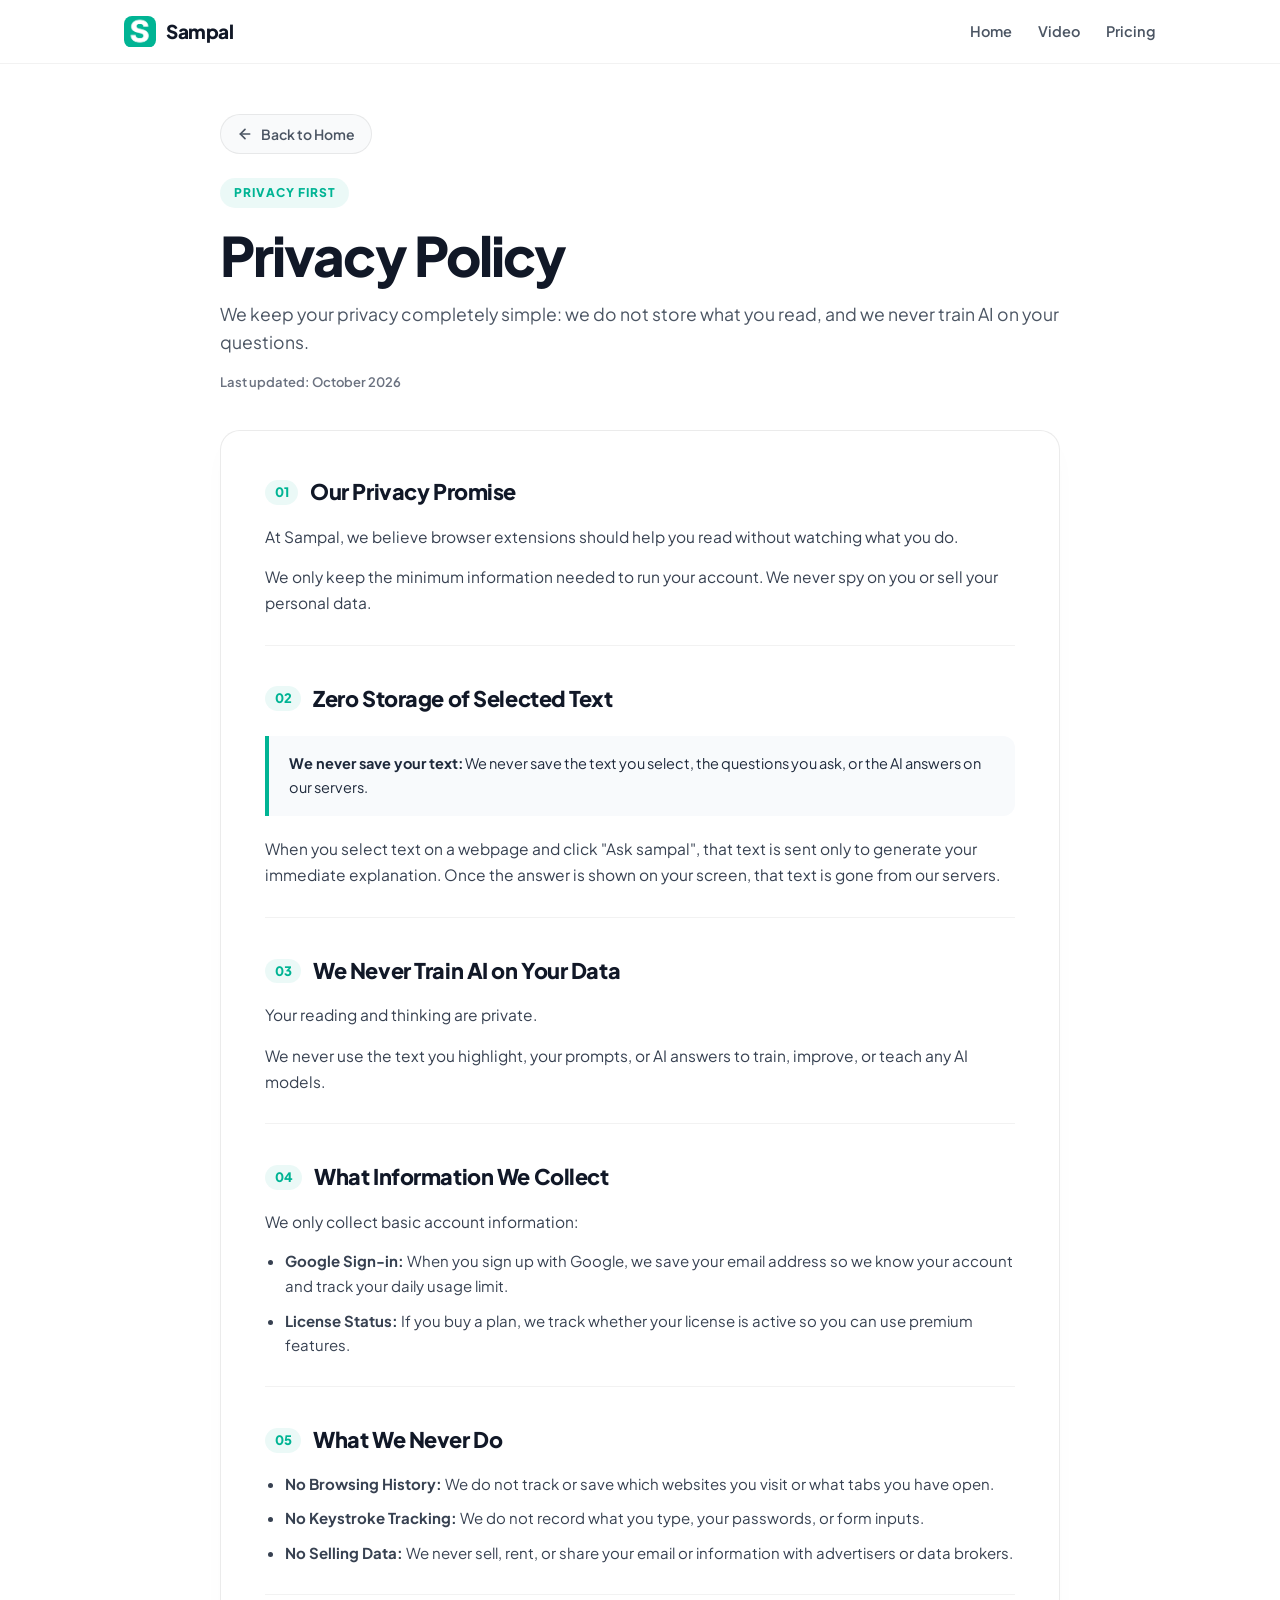
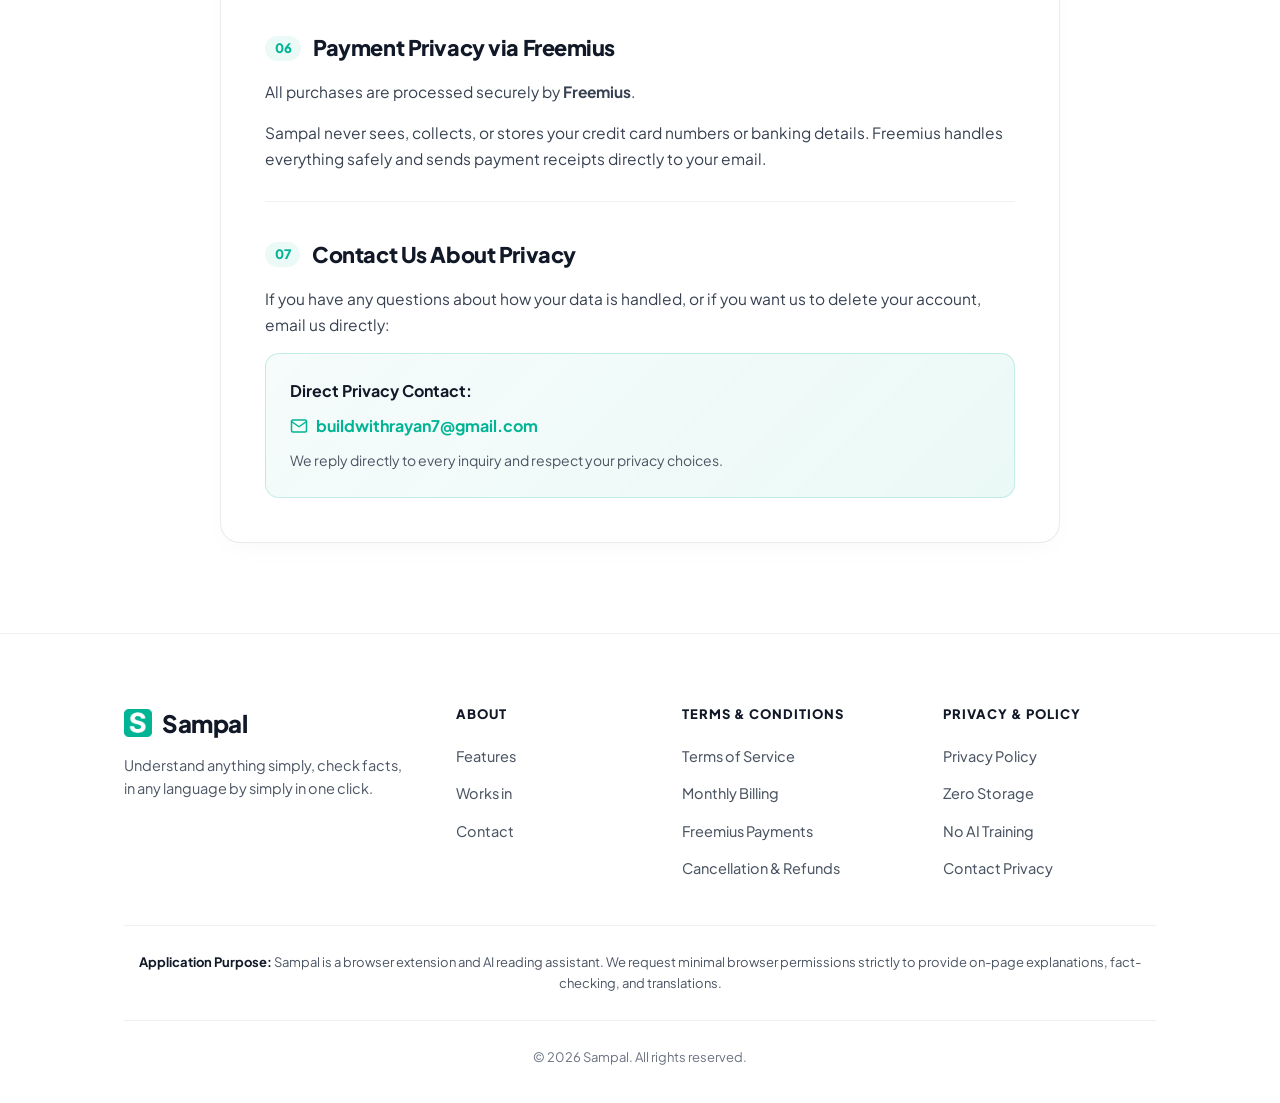
==== commit 54c316f7: "Add minimal header navigation, video scroll, pricing section, and cross-platform profile dropdown" ====
--- a/privacy.html
+++ b/privacy.html
@@ -20,6 +20,12 @@
         <img src="assets/logo.png" alt="Sampal Logo" class="brand-logo" />
         <span class="brand-name">Sampal</span>
       </a>
+
+      <nav class="nav-menu" aria-label="Main Navigation">
+        <a href="index.html#hero" class="nav-link">Home</a>
+        <a href="index.html#easy-to-use" class="nav-link">Video</a>
+        <a href="index.html#pricing" class="nav-link">Pricing</a>
+      </nav>
     </div>
   </header>
 
--- a/style.css
+++ b/style.css
@@ -71,7 +71,7 @@
   padding: 0 24px;
   display: flex;
   align-items: center;
-  justify-content: flex-start;
+  justify-content: space-between;
 }
 
 .brand-identity {
@@ -80,6 +80,11 @@
   gap: 10px;
   text-decoration: none;
   user-select: none;
+  transition: opacity 0.2s ease;
+}
+
+.brand-identity:hover {
+  opacity: 0.85;
 }
 
 .brand-logo {
@@ -95,6 +100,193 @@
   font-weight: 800;
   color: var(--color-text-main);
   letter-spacing: -0.02em;
+}
+
+/* Claritly Inspiration: Right-aligned Nav Links & Profile */
+.nav-menu {
+  display: flex;
+  align-items: center;
+  gap: 26px;
+}
+
+.nav-link {
+  font-size: 14.5px;
+  font-weight: 600;
+  color: var(--color-text-sub);
+  text-decoration: none;
+  transition: var(--transition-smooth);
+  cursor: pointer;
+}
+
+.nav-link:hover {
+  color: var(--color-brand);
+}
+
+.nav-auth-wrapper {
+  position: relative;
+  display: flex;
+  align-items: center;
+}
+
+/* Sign In Button */
+.nav-signin-btn {
+  display: inline-flex;
+  align-items: center;
+  gap: 8px;
+  padding: 7px 16px;
+  background: #ffffff;
+  color: #1f2937;
+  border: 1px solid rgba(0, 0, 0, 0.12);
+  border-radius: var(--radius-pill);
+  font-size: 13.5px;
+  font-weight: 600;
+  cursor: pointer;
+  transition: var(--transition-smooth);
+  box-shadow: 0 1px 3px rgba(0, 0, 0, 0.04);
+}
+
+.nav-signin-btn:hover {
+  border-color: var(--color-brand);
+  color: var(--color-brand);
+  box-shadow: 0 2px 8px rgba(0, 180, 148, 0.15);
+  transform: translateY(-1px);
+}
+
+/* Profile Avatar Circle (Claritly Reference: Purple Avatar with initial) */
+.nav-profile-container {
+  position: relative;
+}
+
+.nav-avatar-btn {
+  width: 36px;
+  height: 36px;
+  border-radius: 50%;
+  background: linear-gradient(135deg, #7c3aed 0%, #6d28d9 100%);
+  color: #ffffff;
+  font-size: 15px;
+  font-weight: 700;
+  border: none;
+  cursor: pointer;
+  display: flex;
+  align-items: center;
+  justify-content: center;
+  box-shadow: 0 2px 8px rgba(124, 58, 237, 0.28);
+  transition: transform 0.18s cubic-bezier(0.16, 1, 0.3, 1), box-shadow 0.18s ease;
+  user-select: none;
+}
+
+.nav-avatar-btn:hover {
+  transform: scale(1.06);
+  box-shadow: 0 4px 14px rgba(124, 58, 237, 0.38);
+}
+
+.nav-avatar-text {
+  text-transform: uppercase;
+  line-height: 1;
+}
+
+/* Profile Floating Dropdown */
+.nav-profile-dropdown {
+  display: none;
+  position: absolute;
+  top: calc(100% + 12px);
+  right: 0;
+  background: #ffffff;
+  border: 1px solid rgba(0, 0, 0, 0.08);
+  border-radius: 14px;
+  box-shadow: 0 16px 36px rgba(0, 0, 0, 0.12);
+  padding: 14px;
+  min-width: 220px;
+  z-index: 1000;
+}
+
+.nav-profile-container:hover .nav-profile-dropdown,
+.nav-profile-container:focus-within .nav-profile-dropdown,
+.nav-profile-dropdown.open {
+  display: block !important;
+  opacity: 1 !important;
+  visibility: visible !important;
+  pointer-events: auto !important;
+  animation: dropdownFade 0.2s cubic-bezier(0.16, 1, 0.3, 1);
+}
+
+.nav-profile-dropdown::before {
+  content: "";
+  position: absolute;
+  top: -14px;
+  left: 0;
+  right: 0;
+  height: 14px;
+}
+
+@keyframes dropdownFade {
+  from {
+    opacity: 0;
+    transform: translateY(6px);
+  }
+  to {
+    opacity: 1;
+    transform: translateY(0);
+  }
+}
+
+.dropdown-user-header {
+  display: flex;
+  flex-direction: column;
+  gap: 2px;
+  padding-bottom: 8px;
+}
+
+.dropdown-user-name {
+  font-size: 13.5px;
+  font-weight: 700;
+  color: var(--color-text-main);
+}
+
+.dropdown-user-email {
+  font-size: 11.5px;
+  color: var(--color-text-muted);
+  word-break: break-all;
+}
+
+.dropdown-plan-tag {
+  display: inline-block;
+  font-size: 10px;
+  font-weight: 800;
+  color: var(--color-brand);
+  background: var(--color-brand-light);
+  padding: 2px 7px;
+  border-radius: 4px;
+  margin-top: 6px;
+  align-self: flex-start;
+  letter-spacing: 0.05em;
+}
+
+.dropdown-divider {
+  height: 1px;
+  background: rgba(0, 0, 0, 0.06);
+  margin: 6px 0 10px 0;
+}
+
+.dropdown-action-btn.logout {
+  width: 100%;
+  display: flex;
+  align-items: center;
+  gap: 8px;
+  padding: 8px 10px;
+  background: rgba(244, 33, 46, 0.06);
+  border: 1px solid rgba(244, 33, 46, 0.14);
+  border-radius: 8px;
+  color: #dc2626;
+  font-size: 12.5px;
+  font-weight: 600;
+  cursor: pointer;
+  transition: all 0.15s ease;
+}
+
+.dropdown-action-btn.logout:hover {
+  background: rgba(244, 33, 46, 0.12);
+  color: #b91c1c;
 }
 
 /* ====================================================================
@@ -915,3 +1107,191 @@
     font-size: 2.2rem;
   }
 }
+
+/* ====================================================================
+   SECTION: PRICING PLANS
+   ==================================================================== */
+.pricing-section {
+  background: linear-gradient(180deg, #ffffff 0%, #fbfcfc 100%);
+  border-top: 1px solid rgba(0, 0, 0, 0.04);
+  border-bottom: 1px solid rgba(0, 0, 0, 0.04);
+}
+
+.pricing-grid {
+  display: grid;
+  grid-template-columns: repeat(2, minmax(0, 1fr));
+  gap: 32px;
+  max-width: 860px;
+  margin: 40px auto 0 auto;
+  align-items: stretch;
+}
+
+.pricing-card {
+  position: relative;
+  background: #ffffff;
+  border: 1px solid rgba(0, 0, 0, 0.08);
+  border-radius: var(--radius-card);
+  padding: 38px 32px;
+  display: flex;
+  flex-direction: column;
+  transition: var(--transition-smooth);
+  box-shadow: 0 4px 20px rgba(0, 0, 0, 0.03);
+}
+
+.pricing-card:hover {
+  transform: translateY(-4px);
+  box-shadow: 0 16px 36px rgba(0, 0, 0, 0.07);
+}
+
+.pricing-card.featured {
+  border: 2px solid var(--color-brand);
+  box-shadow: 0 12px 36px rgba(0, 180, 148, 0.14);
+}
+
+.popular-tag {
+  position: absolute;
+  top: -13px;
+  left: 50%;
+  transform: translateX(-50%);
+  background: var(--color-brand);
+  color: #ffffff;
+  font-size: 11px;
+  font-weight: 800;
+  padding: 4px 14px;
+  border-radius: var(--radius-pill);
+  letter-spacing: 0.06em;
+  box-shadow: 0 4px 12px rgba(0, 180, 148, 0.35);
+}
+
+.pricing-plan-header {
+  margin-bottom: 20px;
+}
+
+.plan-name {
+  font-size: 22px;
+  font-weight: 800;
+  color: var(--color-text-main);
+  margin-bottom: 6px;
+}
+
+.plan-desc {
+  font-size: 14px;
+  color: var(--color-text-muted);
+  line-height: 1.5;
+}
+
+.plan-price-wrap {
+  display: flex;
+  align-items: baseline;
+  gap: 4px;
+  margin-bottom: 26px;
+  padding-bottom: 22px;
+  border-bottom: 1px solid rgba(0, 0, 0, 0.06);
+}
+
+.plan-currency {
+  font-size: 24px;
+  font-weight: 700;
+  color: var(--color-text-main);
+}
+
+.plan-amount {
+  font-size: 46px;
+  font-weight: 900;
+  line-height: 1;
+  color: var(--color-text-main);
+  letter-spacing: -0.03em;
+}
+
+.plan-period {
+  font-size: 14px;
+  font-weight: 600;
+  color: var(--color-text-muted);
+}
+
+.plan-features {
+  list-style: none;
+  display: flex;
+  flex-direction: column;
+  gap: 14px;
+  margin-bottom: 30px;
+  flex: 1;
+}
+
+.plan-features li {
+  display: flex;
+  align-items: center;
+  gap: 12px;
+  font-size: 14px;
+  color: var(--color-text-sub);
+}
+
+.plan-features li strong {
+  color: var(--color-text-main);
+}
+
+.check-icon {
+  width: 18px;
+  height: 18px;
+  stroke: var(--color-brand);
+  stroke-width: 2.5;
+  fill: none;
+  flex-shrink: 0;
+}
+
+.plan-btn {
+  display: inline-flex;
+  align-items: center;
+  justify-content: center;
+  width: 100%;
+  padding: 13px 20px;
+  border-radius: var(--radius-pill);
+  font-size: 15px;
+  font-weight: 700;
+  text-decoration: none;
+  cursor: pointer;
+  transition: var(--transition-smooth);
+}
+
+.plan-btn.btn-primary {
+  background: var(--color-brand);
+  color: #ffffff;
+  border: none;
+  box-shadow: 0 4px 14px rgba(0, 180, 148, 0.3);
+}
+
+.plan-btn.btn-primary:hover {
+  background: #009e82;
+  transform: translateY(-2px);
+  box-shadow: 0 8px 22px rgba(0, 180, 148, 0.4);
+}
+
+.plan-btn.btn-secondary {
+  background: rgba(0, 0, 0, 0.04);
+  color: var(--color-text-main);
+  border: 1px solid rgba(0, 0, 0, 0.08);
+}
+
+.plan-btn.btn-secondary:hover {
+  background: rgba(0, 0, 0, 0.08);
+}
+
+.payment-guarantee {
+  display: flex;
+  align-items: center;
+  justify-content: center;
+  gap: 6px;
+  margin-top: 14px;
+  font-size: 11.5px;
+  color: var(--color-text-muted);
+  text-align: center;
+}
+
+@media (max-width: 768px) {
+  .pricing-grid {
+    grid-template-columns: 1fr;
+    max-width: 440px;
+  }
+}
+
+
